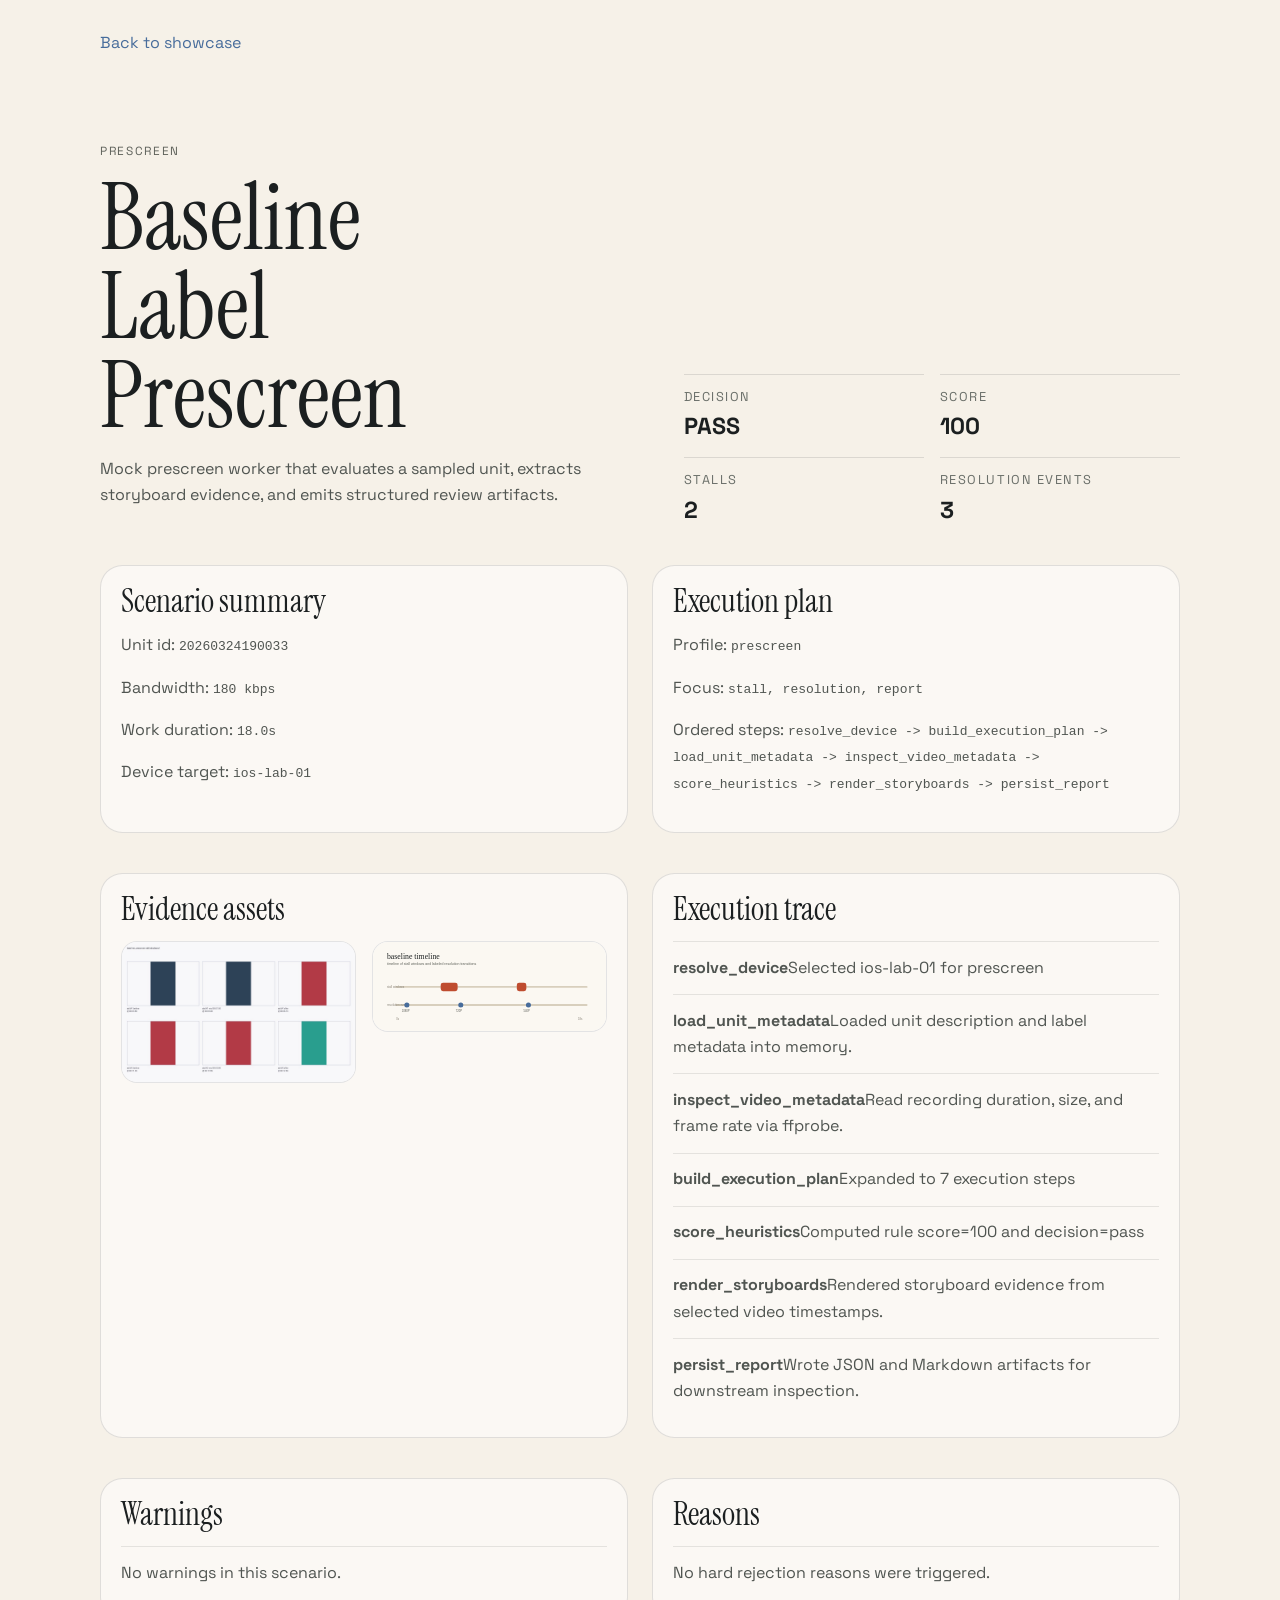
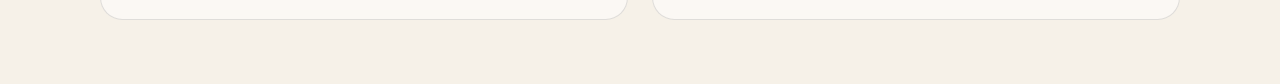
==== docs/cases/baseline_prescreen.html @ 2b34636b "Add case studies and contract surfaces" ====
<!DOCTYPE html>
<html lang="en">
  <head>
    <meta charset="utf-8" />
    <meta name="viewport" content="width=device-width, initial-scale=1" />
    <title>Baseline Label Prescreen</title>
    <link rel="preconnect" href="https://fonts.googleapis.com" />
    <link rel="preconnect" href="https://fonts.gstatic.com" crossorigin />
    <link
      href="https://fonts.googleapis.com/css2?family=Instrument+Serif:ital@0;1&family=Space+Grotesk:wght@400;500;700&display=swap"
      rel="stylesheet"
    />
    <link rel="stylesheet" href="../showcase.css" />
    <style>
      body { margin: 0; background: #f6f1e8; color: #1b1f20; font-family: "Space Grotesk", sans-serif; }
      main { max-width: 1120px; margin: 0 auto; padding: 2rem 1.25rem 4rem; }
      h1, h2 { font-family: "Instrument Serif", serif; font-weight: 400; line-height: 0.96; }
      h1 { font-size: clamp(3rem, 8vw, 5.8rem); margin: 0; max-width: 10ch; }
      h2 { font-size: 2rem; margin: 0 0 1rem; }
      p, li { line-height: 1.65; color: #505551; }
      .top { display: grid; grid-template-columns: 1fr 0.9fr; gap: 2rem; align-items: end; }
      .stats { display: grid; grid-template-columns: repeat(2, minmax(0, 1fr)); gap: 1rem; }
      .stats div { border-top: 1px solid rgba(27,31,32,0.12); padding-top: 0.8rem; }
      .stats span { display: block; color: #6a6f69; font-size: 0.8rem; text-transform: uppercase; letter-spacing: 0.12em; }
      .stats strong { display: block; margin-top: 0.4rem; font-size: 1.45rem; }
      .grid { display: grid; grid-template-columns: repeat(2, minmax(0, 1fr)); gap: 1.5rem; margin-top: 2.5rem; }
      .panel { border: 1px solid rgba(27,31,32,0.12); border-radius: 1.4rem; background: rgba(255,255,255,0.5); padding: 1.25rem; }
      .image-grid { display: grid; grid-template-columns: repeat(2, minmax(0, 1fr)); gap: 1rem; }
      .image-grid img { border-radius: 1rem; border: 1px solid rgba(27,31,32,0.12); background: #fff; }
      .step-list, .flag-list { list-style: none; padding: 0; margin: 0; }
      .step-list li, .flag-list li { padding: 0.8rem 0; border-top: 1px solid rgba(27,31,32,0.1); }
      .back { display: inline-block; margin-bottom: 1rem; color: #476c9b; }
      @media (max-width: 900px) { .top, .grid, .image-grid { grid-template-columns: 1fr; } }
    </style>
  </head>
  <body>
    <main>
      <a class="back" href="../index.html">Back to showcase</a>
      <section class="top">
        <div>
          <p class="eyebrow">prescreen</p>
          <h1>Baseline Label Prescreen</h1>
          <p>Mock prescreen worker that evaluates a sampled unit, extracts storyboard evidence, and emits structured review artifacts.</p>
        </div>
        <div class="stats">
          <div><span>Decision</span><strong>PASS</strong></div>
          <div><span>Score</span><strong>100</strong></div>
          <div><span>Stalls</span><strong>2</strong></div>
          <div><span>Resolution events</span><strong>3</strong></div>
        </div>
      </section>
      <section class="grid">
        <article class="panel">
          <h2>Scenario summary</h2>
          <p>Unit id: <code>20260324190033</code></p>
          <p>Bandwidth: <code>180 kbps</code></p>
          <p>Work duration: <code>18.0s</code></p>
          <p>Device target: <code>ios-lab-01</code></p>
        </article>
        <article class="panel">
          <h2>Execution plan</h2>
          <p>Profile: <code>prescreen</code></p>
          <p>Focus: <code>stall, resolution, report</code></p>
          <p>Ordered steps: <code>resolve_device -&gt; build_execution_plan -&gt; load_unit_metadata -&gt; inspect_video_metadata -&gt; score_heuristics -&gt; render_storyboards -&gt; persist_report</code></p>
        </article>
      </section>
      <section class="grid">
        <article class="panel">
          <h2>Evidence assets</h2>
          <div class="image-grid">
            <img src="../../samples/results/stall_storyboard.jpg" alt="storyboard one" />
            <img src="../generated/baseline-timeline.svg" alt="timeline export" />
          </div>
        </article>
        <article class="panel">
          <h2>Execution trace</h2>
          <ul class="step-list"><li><strong>resolve_device</strong><span>Selected ios-lab-01 for prescreen</span></li><li><strong>load_unit_metadata</strong><span>Loaded unit description and label metadata into memory.</span></li><li><strong>inspect_video_metadata</strong><span>Read recording duration, size, and frame rate via ffprobe.</span></li><li><strong>build_execution_plan</strong><span>Expanded to 7 execution steps</span></li><li><strong>score_heuristics</strong><span>Computed rule score=100 and decision=pass</span></li><li><strong>render_storyboards</strong><span>Rendered storyboard evidence from selected video timestamps.</span></li><li><strong>persist_report</strong><span>Wrote JSON and Markdown artifacts for downstream inspection.</span></li></ul>
        </article>
      </section>
      <section class="grid">
        <article class="panel">
          <h2>Warnings</h2>
          <ul class="flag-list"><li>No warnings in this scenario.</li></ul>
        </article>
        <article class="panel">
          <h2>Reasons</h2>
          <ul class="flag-list"><li>No hard rejection reasons were triggered.</li></ul>
        </article>
      </section>
    </main>
  </body>
</html>
---- docs/showcase.css ----
:root {
  --bg: #f3efe5;
  --surface: #fcfaf5;
  --ink: #1b1f20;
  --muted: #5f625b;
  --line: rgba(28, 34, 32, 0.12);
  --green: #183a37;
  --rust: #bf4c2f;
  --gold: #c79b28;
  --blue: #476c9b;
}

* {
  box-sizing: border-box;
}

html {
  scroll-behavior: smooth;
}

body {
  margin: 0;
  font-family: "Space Grotesk", sans-serif;
  color: var(--ink);
  background:
    radial-gradient(circle at top left, rgba(199, 155, 40, 0.12), transparent 28%),
    radial-gradient(circle at top right, rgba(71, 108, 155, 0.14), transparent 30%),
    linear-gradient(180deg, #ece6d9 0%, var(--bg) 18%, #f7f4ee 100%);
}

img {
  display: block;
  max-width: 100%;
}

a {
  color: inherit;
  text-decoration: none;
}

.page-shell {
  min-height: 100vh;
}

.hero {
  padding: 1.5rem 2rem 3rem;
}

.topbar {
  display: flex;
  align-items: center;
  justify-content: space-between;
  gap: 1rem;
  margin-bottom: 2rem;
}

.brand {
  font-size: 1rem;
  font-weight: 700;
  letter-spacing: 0.08em;
  text-transform: uppercase;
}

.toplinks {
  display: flex;
  gap: 1rem;
  flex-wrap: wrap;
  color: var(--muted);
}

.hero-grid {
  display: grid;
  grid-template-columns: minmax(0, 0.95fr) minmax(320px, 0.9fr);
  gap: 2rem;
  align-items: end;
  min-height: calc(100svh - 7rem);
}

.eyebrow {
  margin: 0 0 0.75rem;
  color: var(--muted);
  text-transform: uppercase;
  letter-spacing: 0.14em;
  font-size: 0.74rem;
}

.hero-copy h1,
.section-head h2,
.detail-panel h2,
.scenario-block h3 {
  margin: 0;
  font-family: "Instrument Serif", serif;
  font-weight: 400;
  line-height: 0.94;
}

.hero-copy h1 {
  max-width: 9ch;
  font-size: clamp(3.5rem, 10vw, 8rem);
}

.lede {
  max-width: 34rem;
  margin: 1.5rem 0 0;
  color: var(--muted);
  font-size: 1.05rem;
  line-height: 1.6;
}

.cta-row {
  display: flex;
  gap: 1rem;
  flex-wrap: wrap;
  margin-top: 2rem;
}

.cta-row a {
  padding: 0.95rem 1.35rem;
  border-radius: 999px;
  transition: transform 180ms ease, background-color 180ms ease;
}

.cta-row a:hover {
  transform: translateY(-2px);
}

.primary {
  background: var(--green);
  color: #fffdf6;
}

.secondary {
  border: 1px solid var(--line);
  background: rgba(255, 255, 255, 0.52);
}

.hero-visual {
  position: relative;
  display: grid;
  place-items: center;
  min-height: 36rem;
}

.poster-frame {
  position: absolute;
  width: min(25rem, 80%);
  overflow: hidden;
  border-radius: 1.5rem;
  box-shadow: 0 40px 100px rgba(25, 28, 29, 0.17);
  border: 1px solid rgba(255, 255, 255, 0.55);
  background: #f8f3ea;
}

.poster-a {
  left: 2%;
  top: 4%;
}

.poster-b {
  right: 0;
  bottom: 16%;
}

.signal-panel {
  position: absolute;
  left: 6%;
  bottom: 0;
  display: grid;
  grid-template-columns: repeat(2, minmax(0, 1fr));
  gap: 1rem;
  width: min(28rem, 88%);
  padding: 1rem;
  border: 1px solid var(--line);
  border-radius: 1.2rem;
  background: rgba(252, 250, 245, 0.85);
  backdrop-filter: blur(12px);
}

.signal-panel span,
.metric-grid dt {
  font-size: 0.72rem;
  text-transform: uppercase;
  letter-spacing: 0.12em;
  color: var(--muted);
}

.signal-panel strong {
  display: block;
  margin-top: 0.35rem;
  font-size: 2rem;
  font-weight: 700;
}

.signal-panel em {
  color: var(--muted);
  font-style: normal;
}

main {
  padding: 0 2rem 4rem;
}

section {
  margin-top: 4.5rem;
}

.band,
.detail-grid,
.api-layout,
.bilingual-section {
  display: grid;
  gap: 1.5rem;
}

.band {
  grid-template-columns: 1.1fr 1fr;
  padding: 1.5rem 0 0;
  border-top: 1px solid var(--line);
}

.band h2,
.section-head h2,
.detail-panel h2 {
  font-size: clamp(2rem, 4vw, 4rem);
  max-width: 13ch;
}

.band-stats {
  display: grid;
  grid-template-columns: repeat(4, minmax(0, 1fr));
  gap: 1rem;
}

.band-stats div {
  padding: 1rem 0 0.6rem;
  border-top: 1px solid var(--line);
}

.band-stats span {
  display: block;
  color: var(--muted);
  font-size: 0.82rem;
}

.band-stats strong {
  display: block;
  margin-top: 0.45rem;
  font-size: 1.15rem;
}

.arch-layout,
.api-layout,
.bilingual-section {
  grid-template-columns: 1.1fr 0.9fr;
  align-items: start;
}

.arch-track,
.trace-list,
.warning-list,
.route-list,
.focus-list {
  list-style: none;
  padding: 0;
  margin: 0;
}

.arch-track li {
  display: grid;
  grid-template-columns: 4rem 1fr;
  gap: 1rem;
  padding: 1rem 0;
  border-top: 1px solid var(--line);
}

.arch-track li:last-child {
  border-bottom: 1px solid var(--line);
}

.arch-track span {
  font-family: "Instrument Serif", serif;
  font-size: 2rem;
}

.arch-track p,
.scenario-copy,
.detail-panel p,
.detail-panel li span,
.bilingual-section p,
.arch-side p {
  color: var(--muted);
  line-height: 1.65;
}

.arch-side {
  position: sticky;
  top: 1rem;
}

.arch-side img {
  border-radius: 1.4rem;
  border: 1px solid var(--line);
  background: rgba(255, 255, 255, 0.6);
}

.scenario-grid {
  display: grid;
  grid-template-columns: repeat(2, minmax(0, 1fr));
  gap: 1.5rem;
}

.scenario-block,
.detail-panel,
.terminal {
  border: 1px solid var(--line);
  border-radius: 1.5rem;
  background: rgba(252, 250, 245, 0.82);
  backdrop-filter: blur(10px);
}

.scenario-block {
  padding: 1.5rem;
}

.scenario-head {
  display: flex;
  justify-content: space-between;
  align-items: center;
  gap: 1rem;
}

.decision {
  padding: 0.4rem 0.75rem;
  border-radius: 999px;
  font-size: 0.8rem;
  font-weight: 700;
  letter-spacing: 0.08em;
}

.decision.pass {
  background: rgba(24, 58, 55, 0.12);
  color: var(--green);
}

.decision.review {
  background: rgba(199, 155, 40, 0.16);
  color: #856308;
}

.metric-grid {
  display: grid;
  grid-template-columns: repeat(2, minmax(0, 1fr));
  gap: 0.9rem;
  margin: 1.4rem 0;
}

.metric-grid div {
  padding-top: 0.75rem;
  border-top: 1px solid var(--line);
}

.metric-grid dd {
  margin: 0.35rem 0 0;
  font-size: 1.2rem;
  font-weight: 700;
}

.focus-list {
  display: flex;
  gap: 0.6rem;
  flex-wrap: wrap;
}

.focus-list li {
  padding: 0.42rem 0.7rem;
  border-radius: 999px;
  background: rgba(24, 58, 55, 0.08);
  color: var(--green);
  font-size: 0.82rem;
}

.scenario-links {
  display: flex;
  gap: 1rem;
  margin-top: 1.25rem;
}

.scenario-links a {
  color: var(--blue);
}

.gallery-strip {
  display: grid;
  grid-template-columns: repeat(3, minmax(0, 1fr));
  gap: 1rem;
}

.gallery-strip figure {
  margin: 0;
}

.gallery-strip img {
  border-radius: 1.3rem;
  border: 1px solid var(--line);
  background: #fff;
}

.gallery-strip figcaption {
  margin-top: 0.75rem;
  color: var(--muted);
  line-height: 1.5;
}

.detail-grid {
  grid-template-columns: repeat(2, minmax(0, 1fr));
}

.detail-panel {
  padding: 1.5rem;
}

.detail-panel.accent {
  background: linear-gradient(180deg, rgba(191, 76, 47, 0.08), rgba(252, 250, 245, 0.82));
}

.trace-list li,
.warning-list li {
  display: grid;
  gap: 0.35rem;
  padding: 0.9rem 0;
  border-top: 1px solid var(--line);
}

.warning-list li::before {
  content: "warning";
  font-size: 0.68rem;
  letter-spacing: 0.14em;
  text-transform: uppercase;
  color: var(--rust);
}

.route-list li {
  padding: 0.85rem 0;
  border-top: 1px solid var(--line);
}

.route-list code,
.terminal code {
  font-family: "SFMono-Regular", Consolas, monospace;
}

.terminal {
  padding: 1.2rem 1.3rem;
  background: #17201f;
  color: #eef4ed;
}

.terminal pre {
  margin: 0;
  white-space: pre-wrap;
}

.bilingual-section {
  padding: 1.5rem 0 0;
  border-top: 1px solid var(--line);
}

.reveal {
  opacity: 0;
  transform: translateY(24px);
  transition: opacity 700ms ease, transform 700ms ease;
}

.reveal.is-visible {
  opacity: 1;
  transform: translateY(0);
}

@media (max-width: 960px) {
  .hero,
  main {
    padding-left: 1rem;
    padding-right: 1rem;
  }

  .hero-grid,
  .band,
  .arch-layout,
  .detail-grid,
  .api-layout,
  .bilingual-section,
  .scenario-grid,
  .gallery-strip {
    grid-template-columns: 1fr;
  }

  .hero-grid {
    min-height: auto;
  }

  .hero-visual {
    min-height: 28rem;
  }

  .poster-a {
    left: 0;
  }

  .poster-b {
    right: 0;
    bottom: 4rem;
  }

  .signal-panel {
    position: relative;
    left: 0;
    width: 100%;
    margin-top: 17rem;
  }

  .band-stats {
    grid-template-columns: repeat(2, minmax(0, 1fr));
  }
}
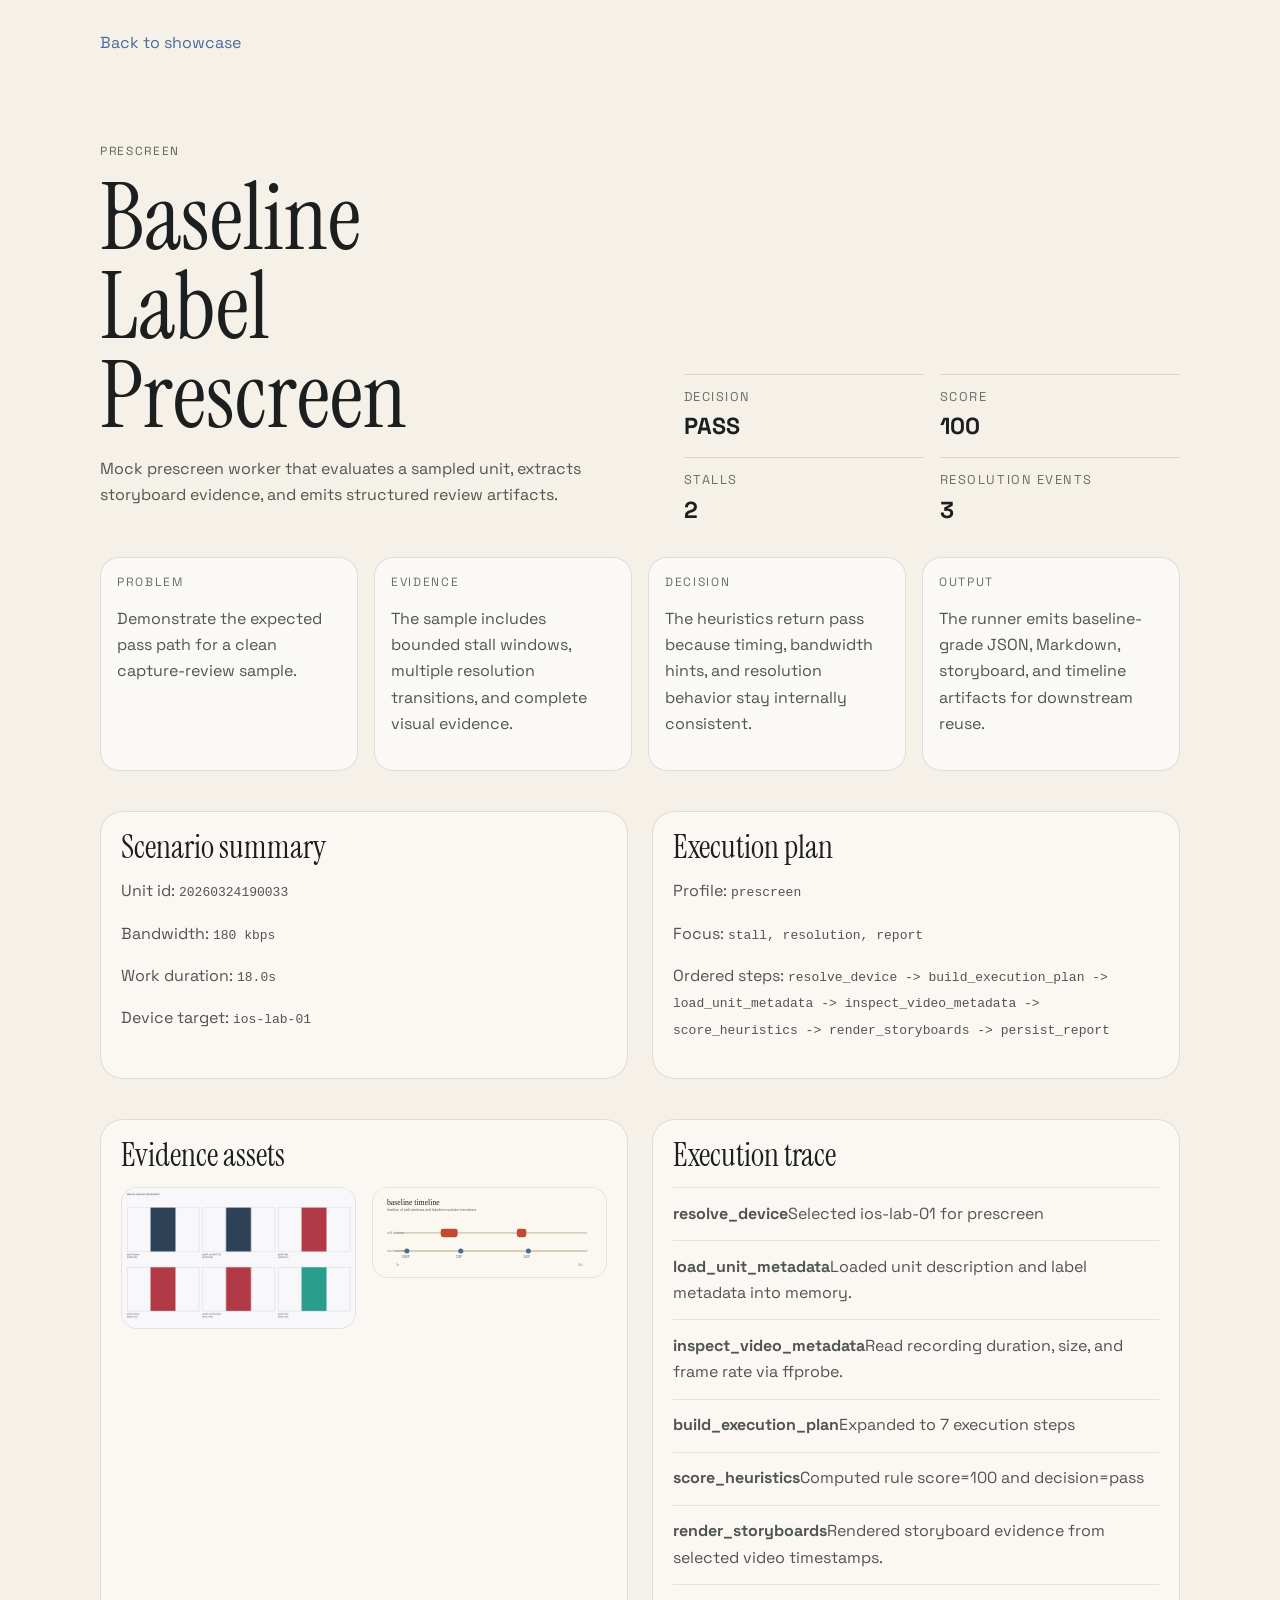
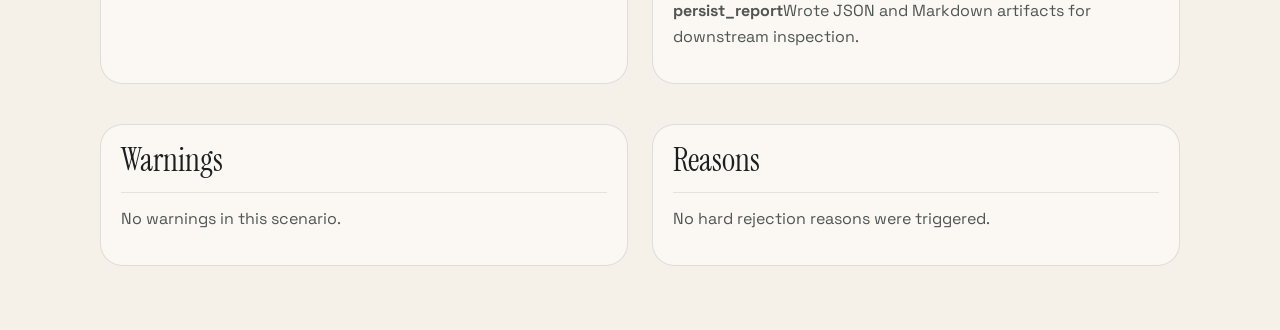
==== commit e4426336: "Refine interview walkthrough surfaces" ====
--- a/docs/cases/baseline_prescreen.html
+++ b/docs/cases/baseline_prescreen.html
@@ -29,8 +29,11 @@
       .image-grid img { border-radius: 1rem; border: 1px solid rgba(27,31,32,0.12); background: #fff; }
       .step-list, .flag-list { list-style: none; padding: 0; margin: 0; }
       .step-list li, .flag-list li { padding: 0.8rem 0; border-top: 1px solid rgba(27,31,32,0.1); }
+      .story-grid { display: grid; grid-template-columns: repeat(4, minmax(0, 1fr)); gap: 1rem; margin-top: 2rem; }
+      .story-card { border: 1px solid rgba(27,31,32,0.12); border-radius: 1.2rem; background: rgba(255,255,255,0.55); padding: 1rem; }
+      .story-card span { display: block; margin-bottom: 0.6rem; color: #6a6f69; font-size: 0.75rem; text-transform: uppercase; letter-spacing: 0.14em; }
       .back { display: inline-block; margin-bottom: 1rem; color: #476c9b; }
-      @media (max-width: 900px) { .top, .grid, .image-grid { grid-template-columns: 1fr; } }
+      @media (max-width: 900px) { .top, .grid, .image-grid, .story-grid { grid-template-columns: 1fr; } }
     </style>
   </head>
   <body>
@@ -48,6 +51,12 @@
           <div><span>Stalls</span><strong>2</strong></div>
           <div><span>Resolution events</span><strong>3</strong></div>
         </div>
+      </section>
+      <section class="story-grid">
+        <article class="story-card"><span>Problem</span><p>Demonstrate the expected pass path for a clean capture-review sample.</p></article>
+        <article class="story-card"><span>Evidence</span><p>The sample includes bounded stall windows, multiple resolution transitions, and complete visual evidence.</p></article>
+        <article class="story-card"><span>Decision</span><p>The heuristics return pass because timing, bandwidth hints, and resolution behavior stay internally consistent.</p></article>
+        <article class="story-card"><span>Output</span><p>The runner emits baseline-grade JSON, Markdown, storyboard, and timeline artifacts for downstream reuse.</p></article>
       </section>
       <section class="grid">
         <article class="panel">
